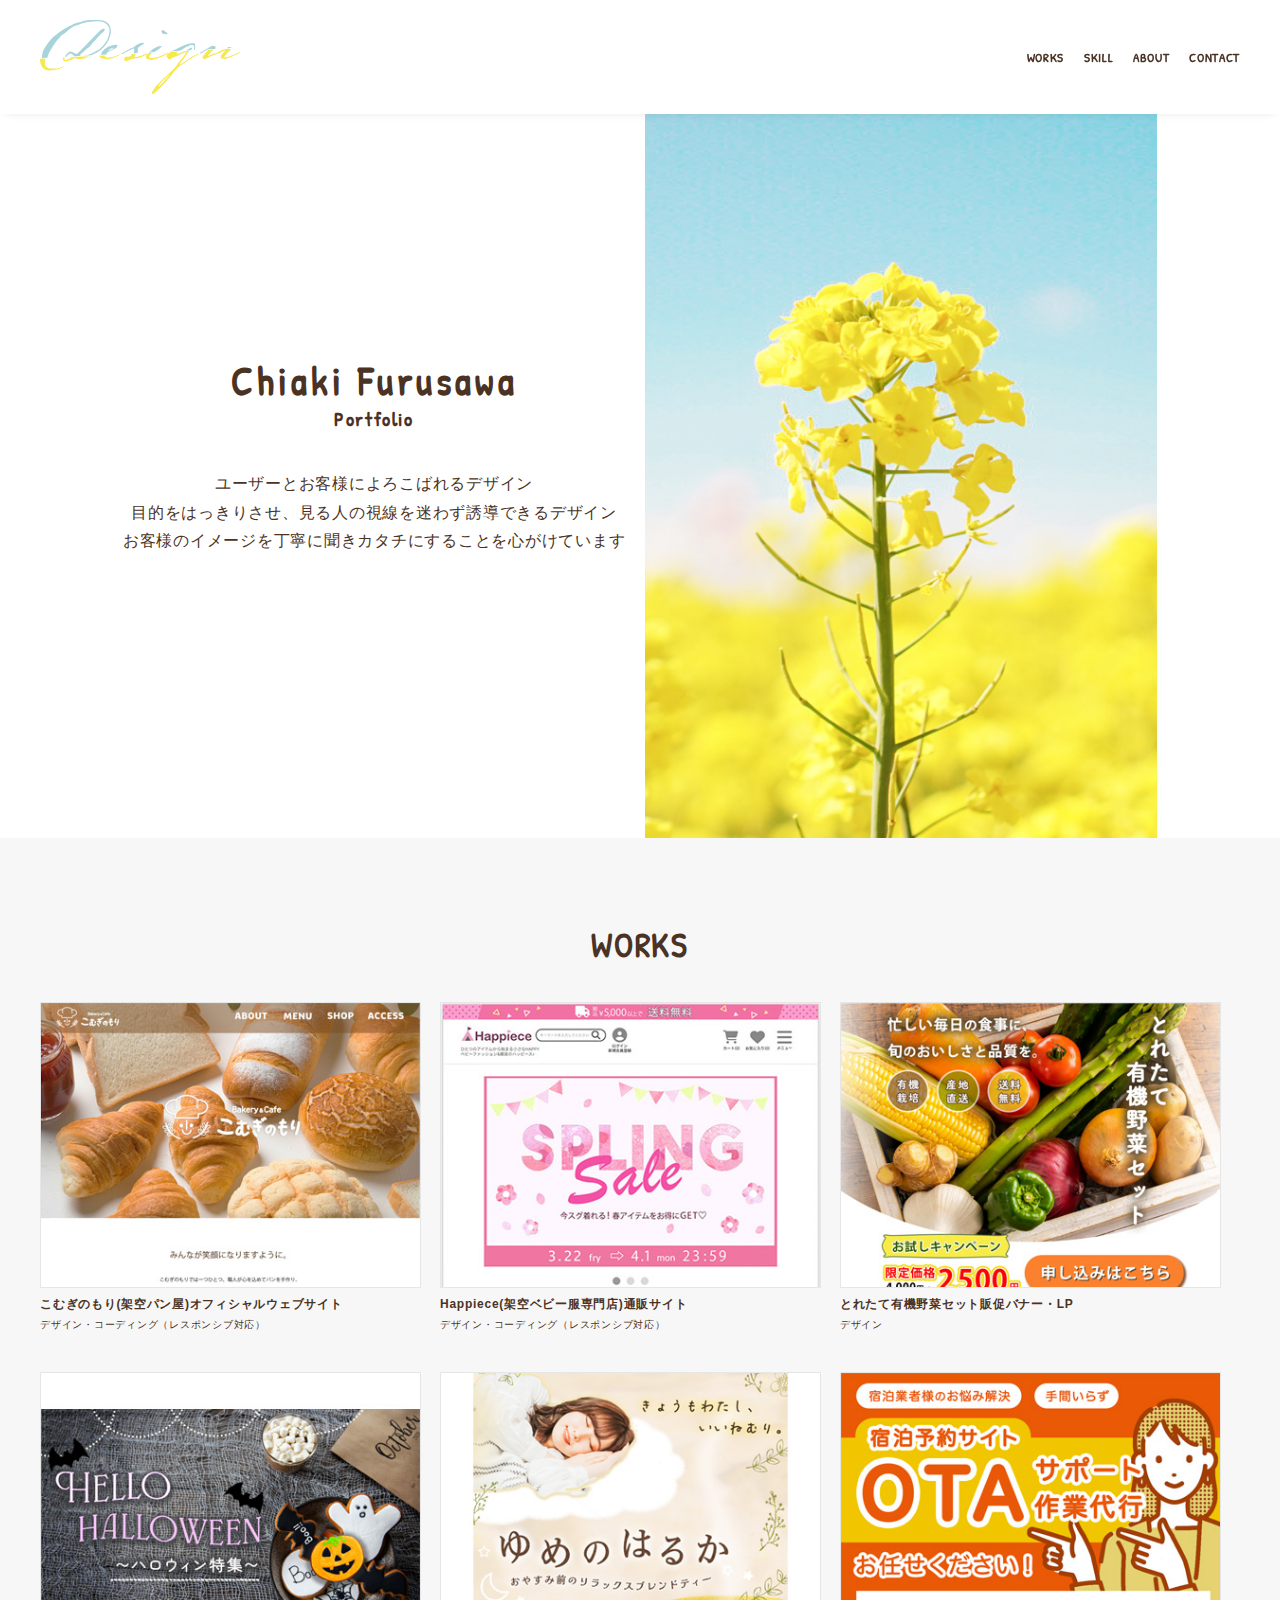
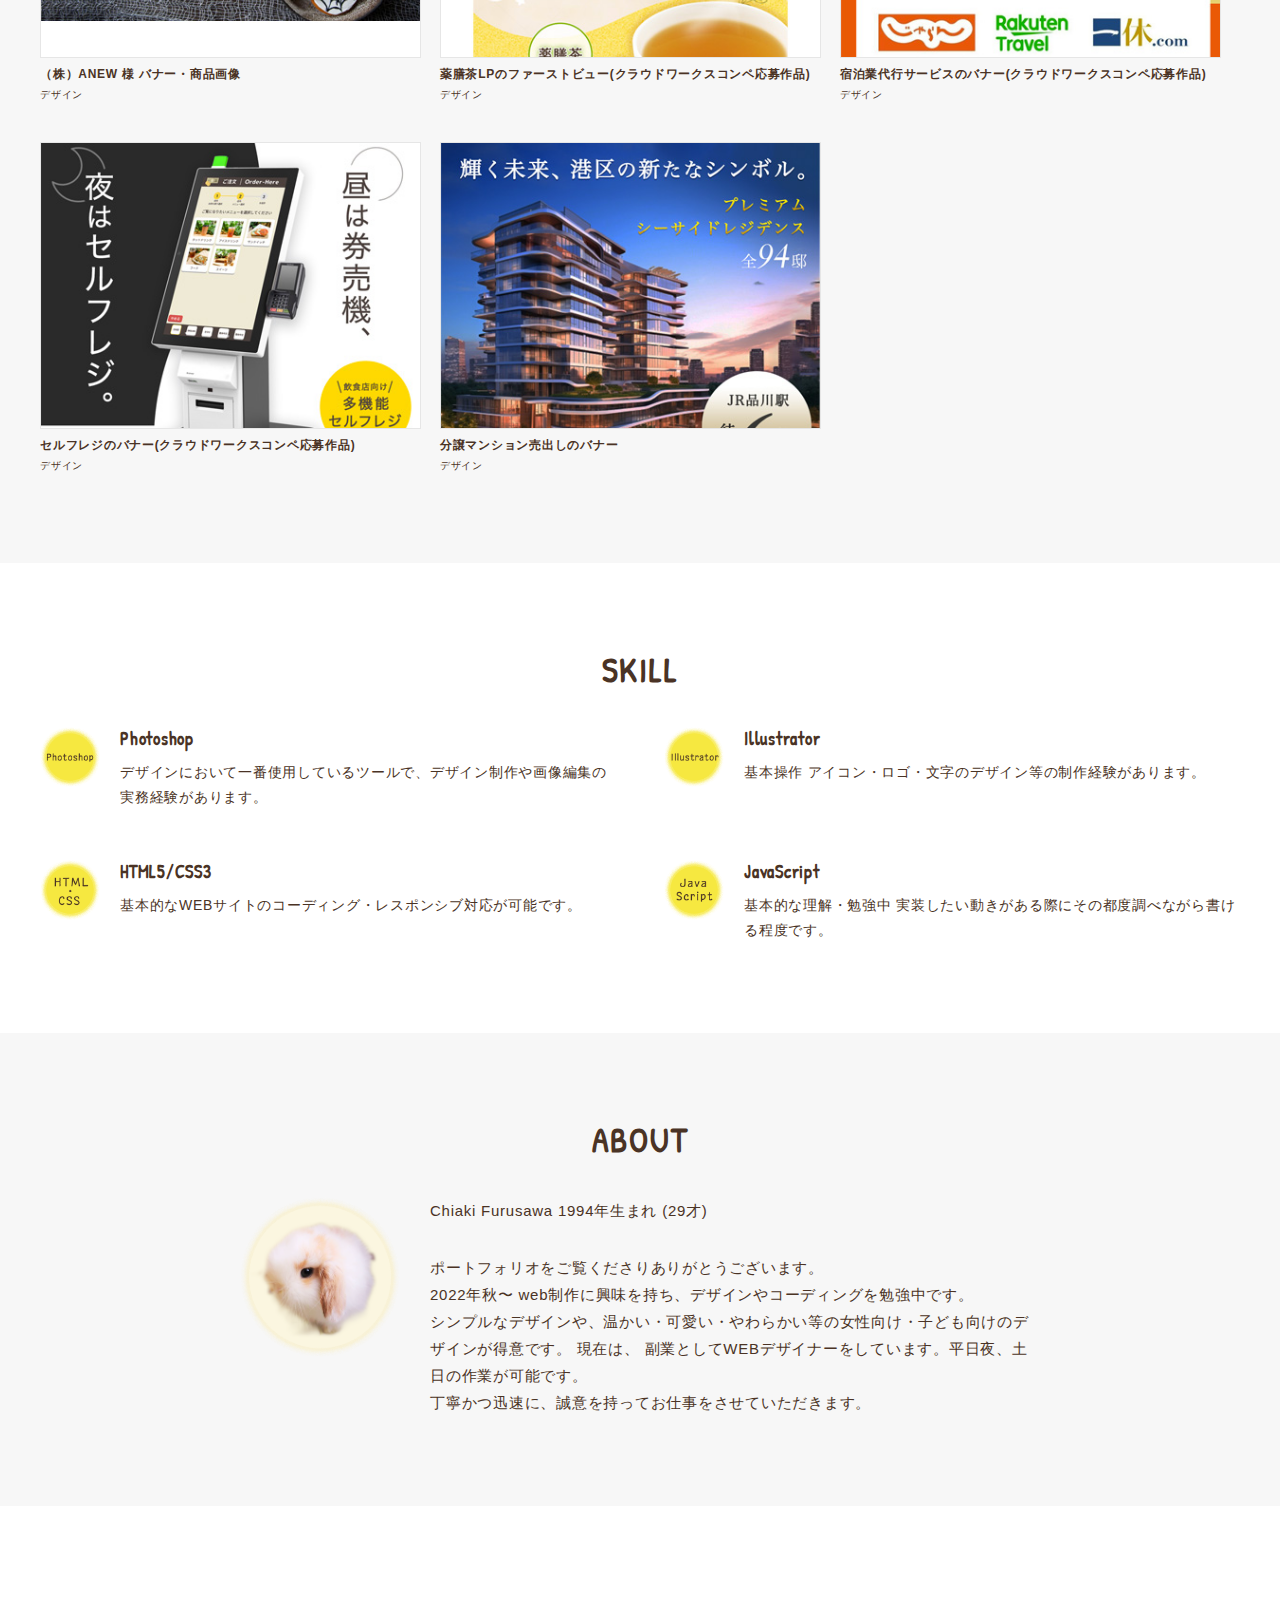
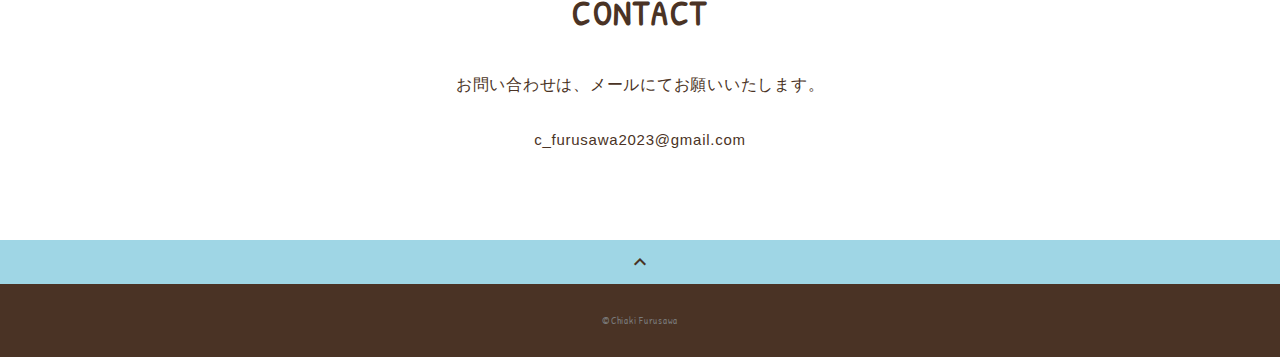
==== index.html @ 12604abd "renewal" ====
<!DOCTYPE html>
<html>
<head>
  <meta charset="utf-8">
  <meta name="viewport" content="width=device-width,initial-scale=1">
  <meta property="og:type" content="website">
  <meta property="og:title" content="WebデザイナーChiaki Furusawa ポートフォリオ">
  <meta property="og:url" content="URLが入る">
  <meta property="og:description" content="Chiaki Furusawaのポートフォリオサイトです。">
  <meta property="og:image" content="img/ogp.png">
  <meta name="description" content="Chiaki Furusawaのポートフォリオサイトです" />
  <title>Chiaki Furusawa Port Folio</title>
  <link rel="preconnect" href="https://fonts.gstatic.com">
  <link href="https://fonts.googleapis.com/css2?family=Montserrat:wght@400;700&display=swap" rel="stylesheet">
  <link href="https://fonts.googleapis.com/css?family=Material+Icons+Outlined" rel="stylesheet">
  <link href="css/ress.css" media="all" rel="stylesheet" type="text/css" />
  <link href="css/style.css" media="all" rel="stylesheet" type="text/css" />
  <link rel="shortcut icon" href="./img/icon.svg" />
  <link rel="canonical" href="URLが入る" />
  <link rel="preconnect" href="https://fonts.googleapis.com">
<link rel="preconnect" href="https://fonts.gstatic.com" crossorigin>
<link href="https://fonts.googleapis.com/css2?family=Caveat:wght@600&family=Indie+Flower&family=M+PLUS+Rounded+1c:wght@300&family=Montserrat:wght@700&family=Nanum+Pen+Script&family=Patrick+Hand&display=swap" rel="stylesheet">

</head>

<body>
  <div class="wrapper">

    <!-- header -->
    <header class="header ">
      <div class="container">
        <h1 class="header-logo">
          <a href="."><img src="./img/logo.svg" alt=""></a>
        </h1>
        <nav class="gnav">
          <ul class="gnav-list">
            <li class="gnav-item"><a href="#works">WORKS</a></li>
            <li class="gnav-item"><a href="#skill">SKILL</a></li>
            <li class="gnav-item"><a href="#about">ABOUT</a></li>
            <li class="gnav-item"><a href="#contact">CONTACT</a></li>
          </ul>
        </nav>
      </div>
    </header>
    <!-- /header -->

    <main class="content">

      <!-- split -->
      <div class="split">
        <div class="split-body">
          <p class="split-title">Chiaki Furusawa</p>
          <p class="split-subtitle">Portfolio</p>
          <p class="split-text">
            ユーザーとお客様によろこばれるデザイン<br>
            <br class="sp-only">目的をはっきりさせ、見る人の視線を迷わず誘導できるデザイン<br>
            お客様のイメージを丁寧に聞きカタチにすることを心がけています<br class="sp-only"><br>
          </p>
        </div>
        <div class="split-img"></div>
      </div>
      <!-- /split -->

      <!-- works -->
      <section class="works section" id="works">
        <div class="container">
          <h2 class="title">WORKS</h2>
          <div class="works-list">
            <a class="works-item" href="works-more-1.html">
              <div class="works-img"><img src="./img/work1.jpg" alt="" /></div>
              <p class="works-name">こむぎのもり(架空パン屋)オフィシャルウェブサイト</p>
              <p class="works-info">デザイン・コーディング（レスポンシブ対応）</p>
            </a>
            <a class="works-item" href="works-more-2.html">
              <div class="works-img"><img src="./img/work2.jpg" alt="" /></div>
              <p class="works-name">Happiece(架空ベビー服専門店)通販サイト</p>
              <p class="works-info">デザイン・コーディング（レスポンシブ対応）</p>
            </a>
            <a class="works-item" href="works-more-3.html">
              <div class="works-img"><img src="./img/work3.jpg" alt="" /></div>
              <p class="works-name">とれたて有機野菜セット販促バナー・LP</p>
              <p class="works-info">デザイン</p>
            </a>
            <a class="works-item" href="works-more-4.html">
              <div class="works-img"><img src="./img/work4.jpg" alt="" /></div>
              <p class="works-name">（株）ANEW 様 バナー・商品画像</p>
              <p class="works-info">デザイン</p>
            </a>
            <a class="works-item" href="works-more-5.html">
              <div class="works-img"><img src="./img/work5.jpg" alt="" /></div>
              <p class="works-name">薬膳茶LPのファーストビュー(クラウドワークスコンペ応募作品)</p>
              <p class="works-info">デザイン</p>
            </a>
            <a class="works-item" href="works-more-6.html">
              <div class="works-img"><img src="./img/work6.jpg" alt="" /></div>
              <p class="works-name">宿泊業代行サービスのバナー(クラウドワークスコンペ応募作品)</p>
              <p class="works-info">デザイン</p>
            </a>
            <a class="works-item" href="works-more-7.html">
              <div class="works-img"><img src="./img/work7.jpg" alt="" /></div>
              <p class="works-name">セルフレジのバナー(クラウドワークスコンペ応募作品)</p>
              <p class="works-info">デザイン</p>
            </a>
            <a class="works-item" href="works-more-8.html">
              <div class="works-img"><img src="./img/work8.jpg" alt="" /></div>
              <p class="works-name">分譲マンション売出しのバナー</p>
              <p class="works-info">デザイン</p>
            </a>
          </div>
        </div>
      </section>
      <!-- /works -->

      <!-- skill -->
      <section class="skill section" id="skill">
        <div class="container">
          <h2 class="title">SKILL</h2>
          <div class="skill-list">
            <div class="skill-item">
              <p class="skill-img"><img src="./img/Photoshop.png" alt=""></p>
              <div class="skill-body">
                <h3 class="skill-name">Photoshop</h3>
                <p class="skill-text">
                  デザインにおいて一番使用しているツールで、デザイン制作や画像編集の実務経験があります。</p>
              </div>
            </div>
            <div class="skill-item">
              <p class="skill-img"><img src="./img/Illustrator.png" alt=""></p>
              <div class="skill-body">
                <h3 class="skill-name">Illustrator</h3>
                <p class="skill-text">
                  基本操作  アイコン・ロゴ・文字のデザイン等の制作経験があります。</p>
              </div>
            </div>
            <div class="skill-item">
              <p class="skill-img"><img src="./img/HTML・CSS.png" alt=""></p>
              <div class="skill-body">
                <h3 class="skill-name">HTML5/CSS3</h3>
                <p class="skill-text">
                  基本的なWEBサイトのコーディング・レスポンシブ対応が可能です。</p>
              </div>
            </div>
            <div class="skill-item">
              <p class="skill-img"><img src="./img/JavaScript.png" alt=""></p>
              <div class="skill-body">
                <h3 class="skill-name">JavaScript</h3>
                <p class="skill-text">
                  基本的な理解・勉強中  実装したい動きがある際にその都度調べながら書ける程度です。</p>
              </div>
            </div>
            </div>
          </div>
      </section>
      <!-- /skill -->

      <!-- about -->
      <section class="about section" id="about">
        <div class="container">
          <h2 class="title">ABOUT</h2>
          <div class="profile">
            <p class="profile-img">
              <img src="./img/profile.png" alt="">
            </p>
            <div class="profile-body">
              <p>
              Chiaki Furusawa 1994年生まれ (29才)
              </p>
              <p>
                ポートフォリオをご覧くださりありがとうございます。<br> 
                2022年秋〜 web制作に興味を持ち、デザインやコーディングを勉強中です。<br>
                シンプルなデザインや、温かい・可愛い・やわらかい等の女性向け・子ども向けのデザインが得意です。
                現在は、 副業としてWEBデザイナーをしています。平日夜、土日の作業が可能です。<br>
                丁寧かつ迅速に、誠意を持ってお仕事をさせていただきます。
              </p>
            </div>
          </div>
        </div>
      </section>
      <!-- /about -->

      <!-- contact -->
      <section class="contact section" id="contact">
        <div class="container">
          <h2 class="title">CONTACT</h2>
          <p class="lead">
            お問い合わせは、<br class="sp-only">メールにてお願いいたします。
          </p>
          <div class="contact-list">
            <!-- <a class="contact-item" href="https://twitter.com/" target="_blank" rel="noopener">Twitter</a>
            <a class="contact-item" href="https://www.instagram.com/" target="_blank" rel="noopener">Instagram</a> -->
            <span class="contact-item">c_furusawa2023@gmail.com</span>
          </div>
        </div>
      </section>
      <!-- /contact -->
      <div class="page-top" id="js-page-top">
        <span class="material-icons-outlined">expand_less</span>
      </div>
    </main>

    <!-- footer -->
    <footer class="footer">
      <div class="copyright">&copy;Chiaki Furusawa</div>
    </footer>
    <!-- /footer -->

  </div>
  <script src="https://ajax.googleapis.com/ajax/libs/jquery/3.6.0/jquery.min.js"></script>
  <script type="text/javascript" src="js/script.js"></script>
</body>
</html>
---- css/ress.css ----
/*!
 * ress.css • v3.0.1
 * MIT License
 * github.com/filipelinhares/ress
 */

/* # =================================================================
   # Global selectors
   # ================================================================= */

html {
  box-sizing: border-box;
  word-break: normal;
  -moz-tab-size: 4;
  tab-size: 4;

  -webkit-text-size-adjust: 100%; /* Prevent adjustments of font size after orientation changes in iOS */
}

*,
::before,
::after {
  box-sizing: inherit;
  background-repeat: no-repeat; /* Set `background-repeat: no-repeat` to all elements and pseudo elements */
}

::before,
::after {
  vertical-align: inherit;
  text-decoration: inherit; /* Inherit text-decoration and vertical align to ::before and ::after pseudo elements */
}

* {
  margin: 0;
  padding: 0; /* Reset `padding` and `margin` of all elements */
}

/* # =================================================================
   # General elements
   # ================================================================= */

hr {
  overflow: visible; /* Show the overflow in Edge and IE */
  height: 0; /* Add the correct box sizing in Firefox */
}

details,
main {
  display: block; /* Render the `main` element consistently in IE. */
}

summary {
  display: list-item; /* Add the correct display in all browsers */
}

small {
  font-size: 80%; /* Set font-size to 80% in `small` elements */
}

[hidden] {
  display: none; /* Add the correct display in IE */
}

abbr[title] {
  /* Add the correct text decoration in Chrome, Edge, IE, Opera, and Safari */
  text-decoration: underline;
  text-decoration: underline dotted;
  border-bottom: none; /* Remove the bottom border in Chrome 57 */
}

a {
  background-color: transparent; /* Remove the gray background on active links in IE 10 */
}

a:active,
a:hover {
  outline-width: 0; /* Remove the outline when hovering in all browsers */
}

code,
kbd,
pre,
samp {
  font-family: monospace, monospace; /* Specify the font family of code elements */
}

pre {
  font-size: 1em; /* Correct the odd `em` font sizing in all browsers */
}

b,
strong {
  font-weight: bolder; /* Add the correct font weight in Chrome, Edge, and Safari */
}

/* https://gist.github.com/unruthless/413930 */
sub,
sup {
  position: relative;
  font-size: 75%;
  line-height: 0;
  vertical-align: baseline;
}

sub {
  bottom: -.25em;
}

sup {
  top: -.5em;
}

/* # =================================================================
   # Forms
   # ================================================================= */

input {
  border-radius: 0;
}

/* Replace pointer cursor in disabled elements */
[disabled] {
  cursor: default;
}

[type="number"]::-webkit-container-spin-button,
[type="number"]::-webkit-outer-spin-button {
  height: auto; /* Correct the cursor style of increment and decrement buttons in Chrome */
}

[type="search"] {
  outline-offset: -2px; /* Correct the outline style in Safari */

  -webkit-appearance: textfield; /* Correct the odd appearance in Chrome and Safari */
}

[type="search"]::-webkit-search-decoration {
  -webkit-appearance: none; /* Remove the container padding in Chrome and Safari on macOS */
}

textarea {
  overflow: auto; /* Internet Explorer 11+ */
  resize: vertical; /* Specify textarea resizability */
}

button,
input,
optgroup,
select,
textarea {
  font: inherit; /* Specify font inheritance of form elements */
}

optgroup {
  font-weight: bold; /* Restore the font weight unset by the previous rule */
}

button {
  overflow: visible; /* Address `overflow` set to `hidden` in IE 8/9/10/11 */
}

button,
select {
  text-transform: none; /* Firefox 40+, Internet Explorer 11- */
}

/* Apply cursor pointer to button elements */
button,
[type="button"],
[type="reset"],
[type="submit"],
[role="button"] {
  cursor: pointer;
  color: inherit;
}

/* Remove container padding and border in Firefox 4+ */
button::-moz-focus-container,
[type="button"]::-moz-focus-container,
[type="reset"]::-moz-focus-container,
[type="submit"]::-moz-focus-container {
  padding: 0;
  border-style: none;
}

/* Replace focus style removed in the border reset above */
button:-moz-focusring,
[type="button"]::-moz-focus-container,
[type="reset"]::-moz-focus-container,
[type="submit"]::-moz-focus-container {
  outline: 1px dotted ButtonText;
}

button,
html [type="button"],
/* Prevent a WebKit bug where (2) destroys native `audio` and `video`controls in Android 4 */
[type="reset"],
[type="submit"] {
  -webkit-appearance: button; /* Correct the inability to style clickable types in iOS */
}

/* Remove the default button styling in all browsers */
button,
input,
select,
textarea {
  border-style: none;
  background-color: transparent;
}

/* Style select like a standard input */
select {
  -webkit-appearance: none; /* Chrome 41+ */
  -moz-appearance: none; /* Firefox 36+ */
}

select::-ms-expand {
  display: none; /* Internet Explorer 11+ */
}

select::-ms-value {
  color: currentColor; /* Internet Explorer 11+ */
}

legend {
  display: table; /* Correct the text wrapping in Edge and IE */
  max-width: 100%; /* Correct the text wrapping in Edge and IE */
  max-width: 100%; /* Correct the text wrapping in Edge 18- and IE */
  white-space: normal; /* Correct the text wrapping in Edge and IE */
  color: inherit; /* Correct the color inheritance from `fieldset` elements in IE */
  border: 0; /* Correct `color` not being inherited in IE 8/9/10/11 */
}

::-webkit-file-upload-button {
  font: inherit; /* Change font properties to `inherit` in Chrome and Safari */
  color: inherit;
  /* Correct the inability to style clickable types in iOS and Safari */

  -webkit-appearance: button;
}

/* # =================================================================
   # Specify media element style
   # ================================================================= */

img {
  border-style: none; /* Remove border when inside `a` element in IE 8/9/10 */
}

/* Add the correct vertical alignment in Chrome, Firefox, and Opera */
progress {
  vertical-align: baseline;
}

/* # =================================================================
   # Accessibility
   # ================================================================= */

/* Hide content from screens but not screenreaders */
@media screen {
  [hidden~="screen"] {
    display: inherit;
  }
  [hidden~="screen"]:not(:active):not(:focus):not(:target) {
    position: absolute !important;
    clip: rect(0 0 0 0) !important;
  }
}

/* Specify the progress cursor of updating elements */
[aria-busy="true"] {
  cursor: progress;
}

/* Specify the pointer cursor of trigger elements */
[aria-controls] {
  cursor: pointer;
}

/* Specify the unstyled cursor of disabled, not-editable, or otherwise inoperable elements */
[aria-disabled] {
  cursor: default;
}
---- css/style.css ----
body {
    font-family: 'Caveat', cursive;
    font-family: 'Indie Flower', cursive;
    font-family: 'M PLUS Rounded 1c', sans-serif;
    font-family: 'Montserrat', sans-serif;
    font-family: 'Nanum Pen Script', cursive;
    font-family: 'Patrick Hand', cursive;
  font-size: 15px;
  letter-spacing: .05em;
  color: #4a3325;
}

a {
  transition: opacity .3s;
  text-decoration: none;
  color: #1ca9e3;
}

img {
  max-width: 100%;
  height: auto;
  vertical-align: bottom;
  border-style: none;
}



.pc-only {
  display: block;
}

.sp-only {
  display: none;
}

/*--------------------------------
 レイアウト
---------------------------------*/
.wrapper {
  padding-top: 73px;
}

.section {
  padding: 90px 0;
}

.section:nth-of-type(odd) {
  background-color: #f7f7f7;
}

.container {
  max-width: 1340px;
  margin: 0 auto;
  padding: 0 40px;
}

/*--------------------------------
 見出し
---------------------------------*/
.title {
  font-size: 34px;
  font-weight: bold;
  line-height: 1;
  margin-bottom: 40px;
  text-align: center;
  letter-spacing: .05em;
  color: #4a3325;
}

.lead {
  font-size: 16px;
  line-height: 1.8;
  margin-bottom: 30px;
}

/*--------------------------------
ヘッダー
---------------------------------*/
.header {
  position: fixed;
  top: 0;
  z-index: 1;
  width: 100%;
  background-color: #fff;
  box-shadow: 0 5px 10px -6px rgba(0,0,0,.1);
}

.header .container {
  display: flex;
  align-items: center;
  justify-content: space-between;
  padding: 20px 40px;
}

.header-logo {
  width: 200px;
}

.header-logo a {
  color: #333;
}

.gnav-list {
  display: flex;
  justify-content: space-between;
  list-style: none;
}

.gnav-item:not(:last-child) {
  margin-right: 20px;
}

.gnav-item a {
  position: relative;
  font-size: 13px;
  font-weight: bold;
  display: inline-block;
  padding: 5px 0;
  transition: .3s;
  letter-spacing: .05em;
  color: #4a3325;
}
.gnav-item a:after {
  position: absolute;
  bottom: 0;
  left: 50%;
  width: 0;
  height: 3px;
  content: "";
  transition: .3s;
  -webkit-transform: translateX(-50%);
  transform: translateX(-50%);
  background-color: #4a3325;
}

.gnav-item a:hover:after {
  width: 100%;
}

/*--------------------------------
 メインビジュアル
---------------------------------*/
.split {
  display: flex;
  align-items: center;
  justify-content: center;
  height: 85vh;
  text-align: center;
}

.split-img {
  width: 40%;
  height: 100%;
  background-image: url(../img/top-image-pc.png);
  background-repeat: no-repeat;
  background-position: center center;
  background-size: cover;
  margin-left: 20px;
}

.split-container {
  padding: 0 40px;
}

.split-title {
  font-size: 40px;
  font-weight: bold;
  line-height: 1.2;
  margin-bottom: 5px;
  letter-spacing: .1em;
}
.split-subtitle {
  font-size: 20px;
  font-weight: bold;
  line-height: 1;
  margin-bottom: 40px;
  letter-spacing: .08em;
}

.split-text {
  font-size: 16px;
  line-height: 1.8;
}

/*--------------------------------
 Works
---------------------------------*/
.works-list {
  display: flex;
  flex-wrap: wrap;
  margin-bottom: -40px;
  font-family: sans-serif;
}

.works-item {
  width: 31.74603%;
  margin-right: 1.58730%;
  margin-bottom: 40px;
  color: #4a3325;
}

.works-item:hover {
  opacity: .9;
}

.works-item:nth-of-type(3n) {
  margin-right: 0;
}

.works-img img {
  border: 1px solid #e6e6e6;
}

.works-name {
  font-size: 12px;
  font-weight: bold;
  margin-top: 8px;
}

.works-info {
  font-size: 10px;
  margin-top: 5px;
}

/*--------------------------------
 Skill
---------------------------------*/
.skill-list {
  display: flex;
  flex-wrap: wrap;
  justify-content: space-between;
  margin-bottom: -50px;
}

.skill-item {
  display: flex;
  align-items: flex-start;
  justify-content: space-between;
  width: 48%;
  margin-bottom: 50px;
}

.skill-img {
  width: 60px;
  height: auto;
  margin-right: 20px;
}

.skill-body {
  flex: 1;
}

.skill-name {
  margin-bottom: 10px;
}

.skill-text {
  font-size: 14px;
  line-height: 1.8;
  font-family: sans-serif,"游ゴシック","小塚ゴシック";
}

/*--------------------------------
 About
---------------------------------*/
.profile {
  display: flex;
  flex-wrap: wrap;
  max-width: 800px;
  margin: 0 auto;
  font-family: sans-serif,"游ゴシック","小塚ゴシック";
}
.profile-img {
  width: 20%;
  margin-right: 30px;
  border-radius: 50%;
}
.profile-img img {
  border-radius: 50%;
}
.profile-body {
  flex: 1;
}

.profile-body p {
  font-size: 15px;
  line-height: 1.8;
}

.profile-body p:not(:last-child) {
  margin-bottom: 30px;
}

/*--------------------------------
 Contact
---------------------------------*/
.contact {
  text-align: center;
}

.contact-item:not(:last-child) {
  margin-right: 10px;
}

.contact-text {
  margin-top: 10px;
}
/*--------------------------------
 ページトップ
---------------------------------*/
.page-top {
  font-weight: bold;
  padding: 10px;
  cursor: pointer;
  text-align: center;
  background-color: #9fd6e5;
}

.page-top .material-icons-outlined {
  vertical-align: bottom;
  color: #4a3325;
}

/*--------------------------------
 フッター
---------------------------------*/
.footer {
  padding: 30px;
  background-color: #4a3325;
}

.contact-item{
  font-family: sans-serif,"游ゴシック","小塚ゴシック";
}

.copyright {
  font-size: 10px;
  text-align: center;
  color: #797979;
}

/*--------------------------------
 下層：Worksページ
---------------------------------*/
.article {
  padding: 80px 0;
  font-family: sans-serif,"游ゴシック","小塚ゴシック";
}

.article-container {
  max-width: 1040px;
  margin: 0 auto;
  padding: 0 20px;
}

.article-title {
  margin-bottom: 30px;
  text-align: center;
}

.article-body {
  max-width: 720px;
  margin: 0 auto;
  margin-bottom: 80px;
}

.article-body h3 {
  position: relative;
  font-size: 18px;
  margin-bottom: 5px;
  padding-left: 1em;
}

.article-body h3:not(:first-child) {
  margin-top: 50px;
}

.article-body h3::before {
  position: absolute;
  top: 0;
  left: 0;
  width: 4px;
  height: 100%;
  content: "";
  border-radius: 3px;
  background-color: #4a3325;
}

.article-body p {
  font-size: 15px;
  line-height: 1.8;
  margin-bottom: 30px;
}

.home-link {
  text-align: center;
}

/*media Queries 767
----------------------------------------------------*/
@media screen and (max-width: 767px) {
  body {
    font-size: 14px;
  }

  .pc-only {
    display: none;
  }

  .sp-only {
    display: block;
  }

  /* 見出し */
  .title {
    font-size: 26px;
    margin-bottom: 20px;
  }

  .lead {
    font-size: 14px;
    line-height: 1.7;
    margin-bottom: 20px;
  }

  /* レイアウト */
  .wrapper {
    padding-top: 57px;
  }

  .section {
    padding: 60px 0;
  }

  .container {
    padding: 0 20px;
  }

  /* ヘッダー */
  .header .container {
    padding: 15px;
  }

  .header-logo {
    width: 100px;
  }

  .gnav-item:not(:last-child) {
    margin-right: 10px;
  }

  .gnav-item a {
    font-size: 10px;
  }

  .gnav-item a:after {
    display: none;
  }

  /*  メインビジュアル */
  .split {
    height: 75vh;
    flex-direction: column-reverse;
  }

  .split-img {
    width: 100%;
    height: 67vh;
    margin-bottom: 20px;
    background-image: url(../img/top-image-mb.png);
  }

  .split-container {
    padding: 0 20px;
  }

  .split-title {
    font-size: 30px;
  }
  .split-subtitle {
    font-size: 16px;
    margin-bottom: 20px;
  }

  .split-text {
    font-size: 14px;
    line-height: 1.7;
  }

  /* Works */
  .works-name {
    font-size: 12px;
  }

  .works-info {
    margin-top: 3px;
  }

  .works-list {
    justify-content: space-between;
  }

  .works-item {
    flex: 0 0 48%;
    margin-right: 0;
    margin-bottom: 30px;
  }

  /* Skill */
  .skill-list {
    display: block;
    margin-bottom: 0;
  }

  .skill-item {
    width: 100%;
    margin-bottom: 35px;
  }

  .skill-item:last-child {
    margin-bottom: 0;
  }

  .skill-name {
    margin-bottom: 5px;
  }

  .skill-text {
    font-size: 13px;
    line-height: 1.7;
  }

  /* About */
  .profile {
    display: block;
  }
  .profile-img {
    width: 150px;
    margin: 0 auto;
    margin-bottom: 25px;
  }

  .profile-body p {
    font-size: 14px;
    line-height: 1.7;
  }

  .profile-body p:not(:last-child) {
    margin-bottom: 20px;
  }

  /* フッター */
  .footer {
    padding: 20px;
  }

  /* 下層ページ */
  .article {
    padding: 50px 0;
  }

  .article-body h3 {
    font-size: 16px;
    padding-left: .8em;
  }

  .article-body h3:not(:first-child) {
    margin-top: 30px;
  }

  .article-body p {
    font-size: 14px;
    line-height: 1.7;
    margin-bottom: 20px;
  }
}
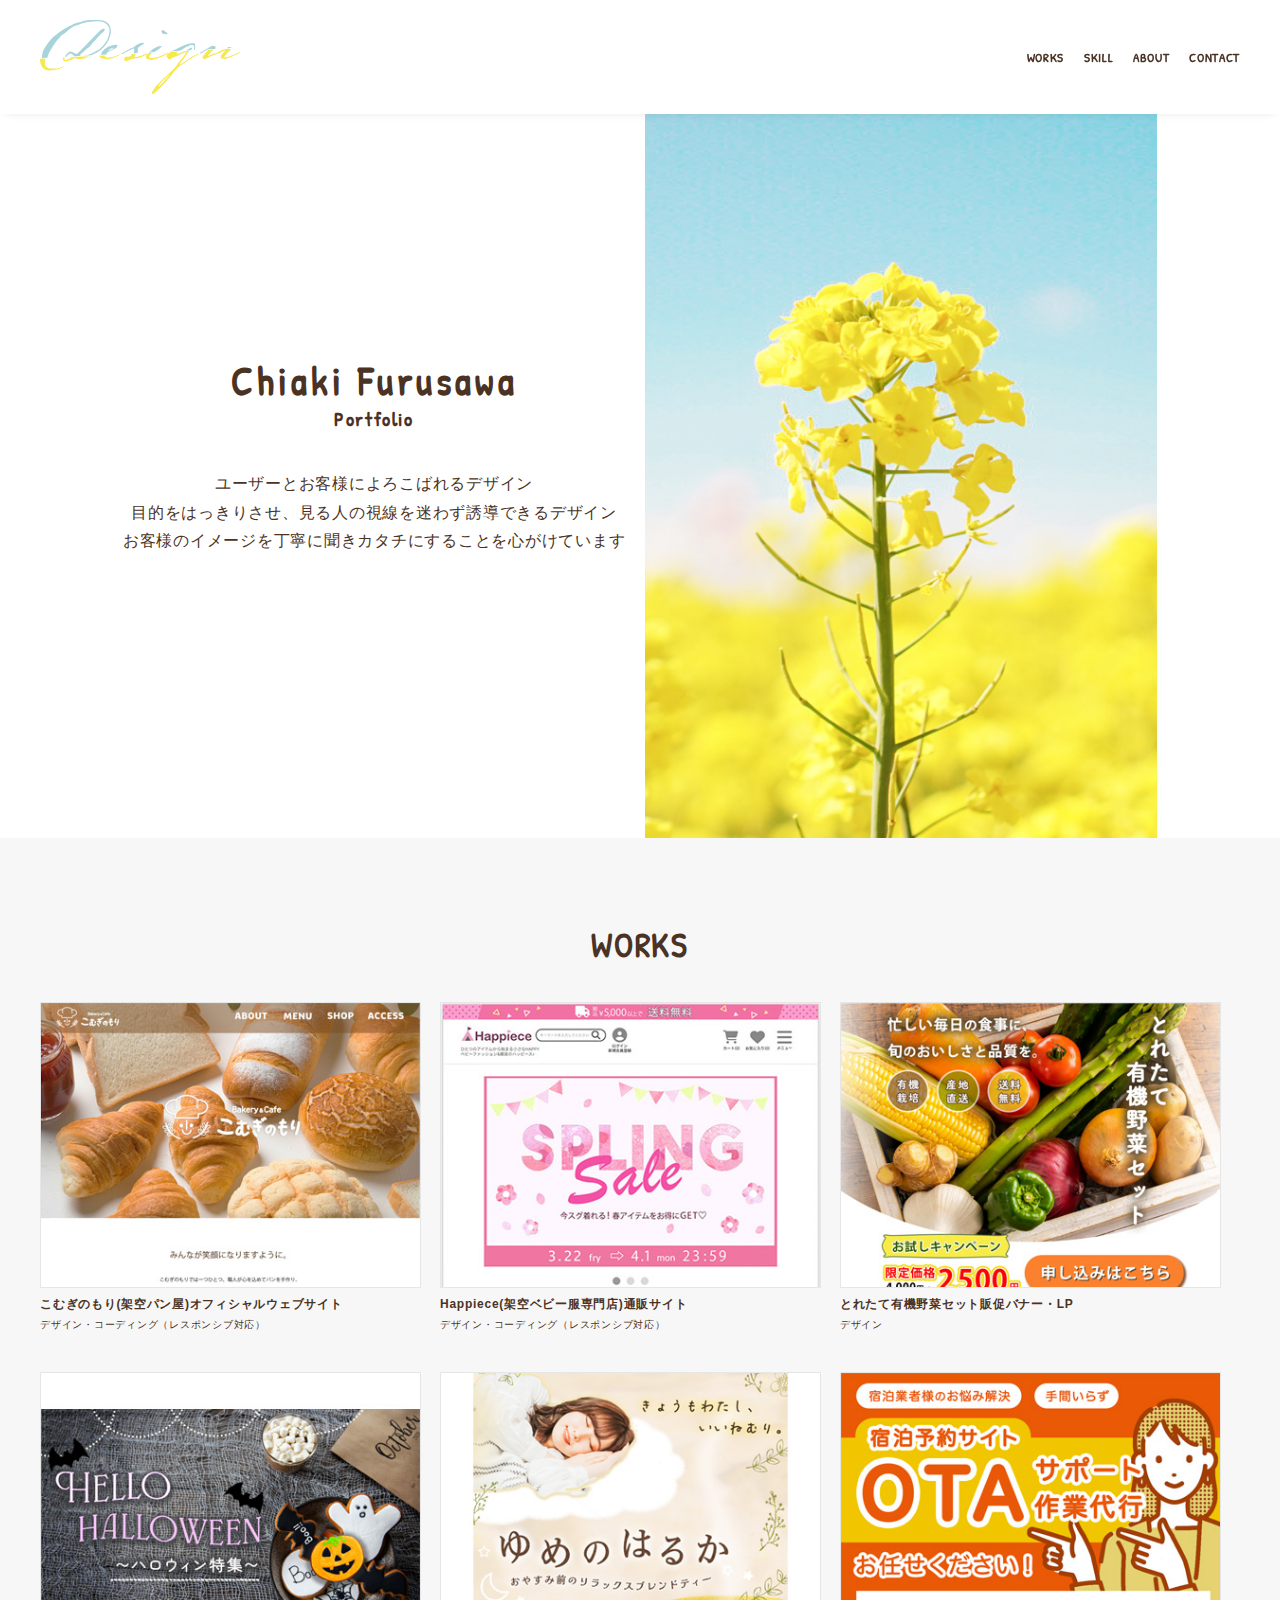
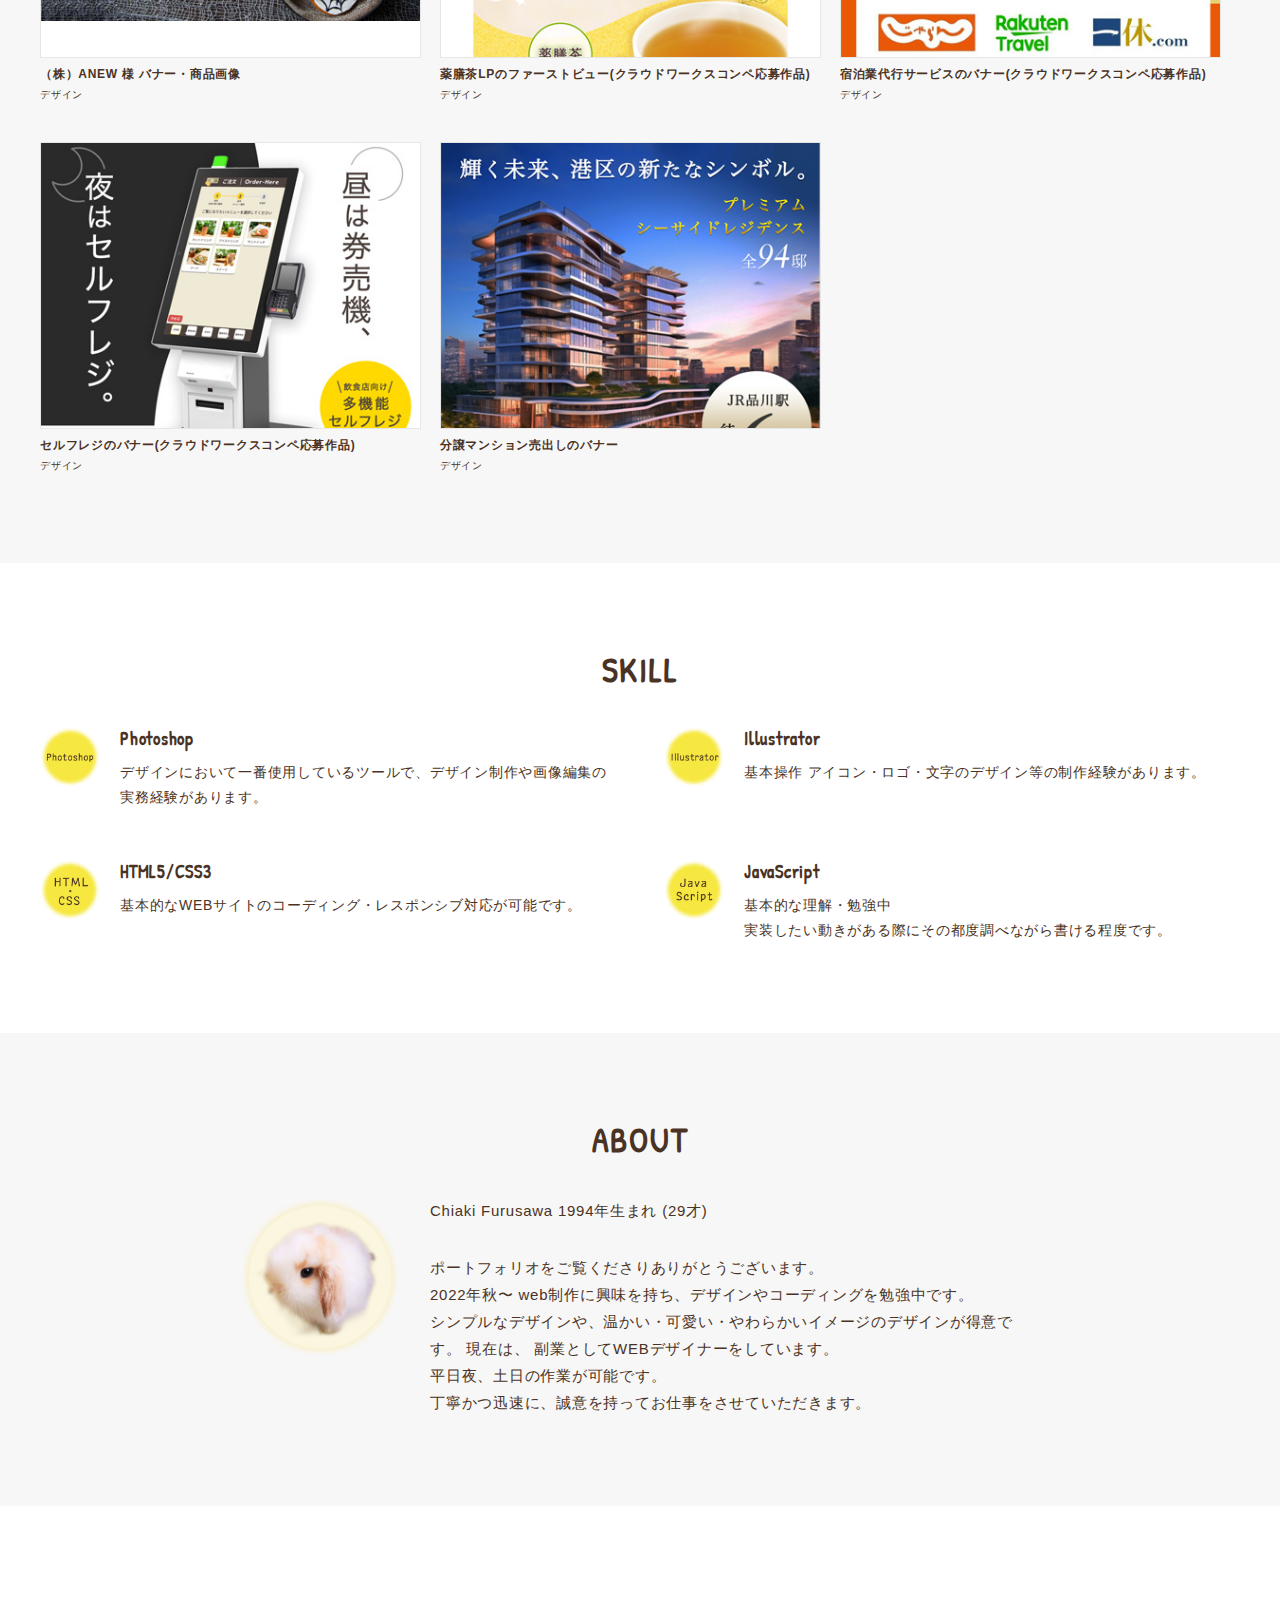
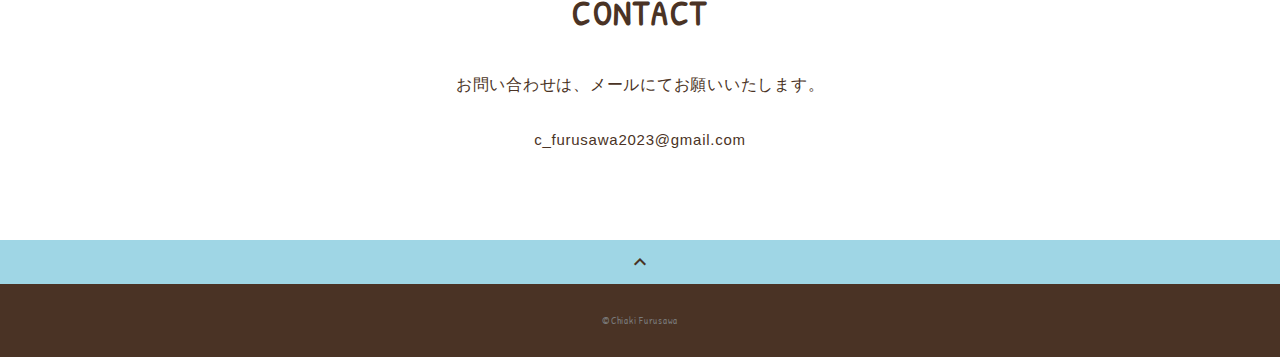
==== commit b7a7d540: "update" ====
--- a/index.html
+++ b/index.html
@@ -145,7 +145,7 @@
               <div class="skill-body">
                 <h3 class="skill-name">JavaScript</h3>
                 <p class="skill-text">
-                  基本的な理解・勉強中  実装したい動きがある際にその都度調べながら書ける程度です。</p>
+                  基本的な理解・勉強中<br>実装したい動きがある際にその都度調べながら書ける程度です。</p>
               </div>
             </div>
             </div>
@@ -168,8 +168,8 @@
               <p>
                 ポートフォリオをご覧くださりありがとうございます。<br> 
                 2022年秋〜 web制作に興味を持ち、デザインやコーディングを勉強中です。<br>
-                シンプルなデザインや、温かい・可愛い・やわらかい等の女性向け・子ども向けのデザインが得意です。
-                現在は、 副業としてWEBデザイナーをしています。平日夜、土日の作業が可能です。<br>
+                シンプルなデザインや、温かい・可愛い・やわらかいイメージのデザインが得意です。
+                現在は、 副業としてWEBデザイナーをしています。<br>平日夜、土日の作業が可能です。<br>
                 丁寧かつ迅速に、誠意を持ってお仕事をさせていただきます。
               </p>
             </div>
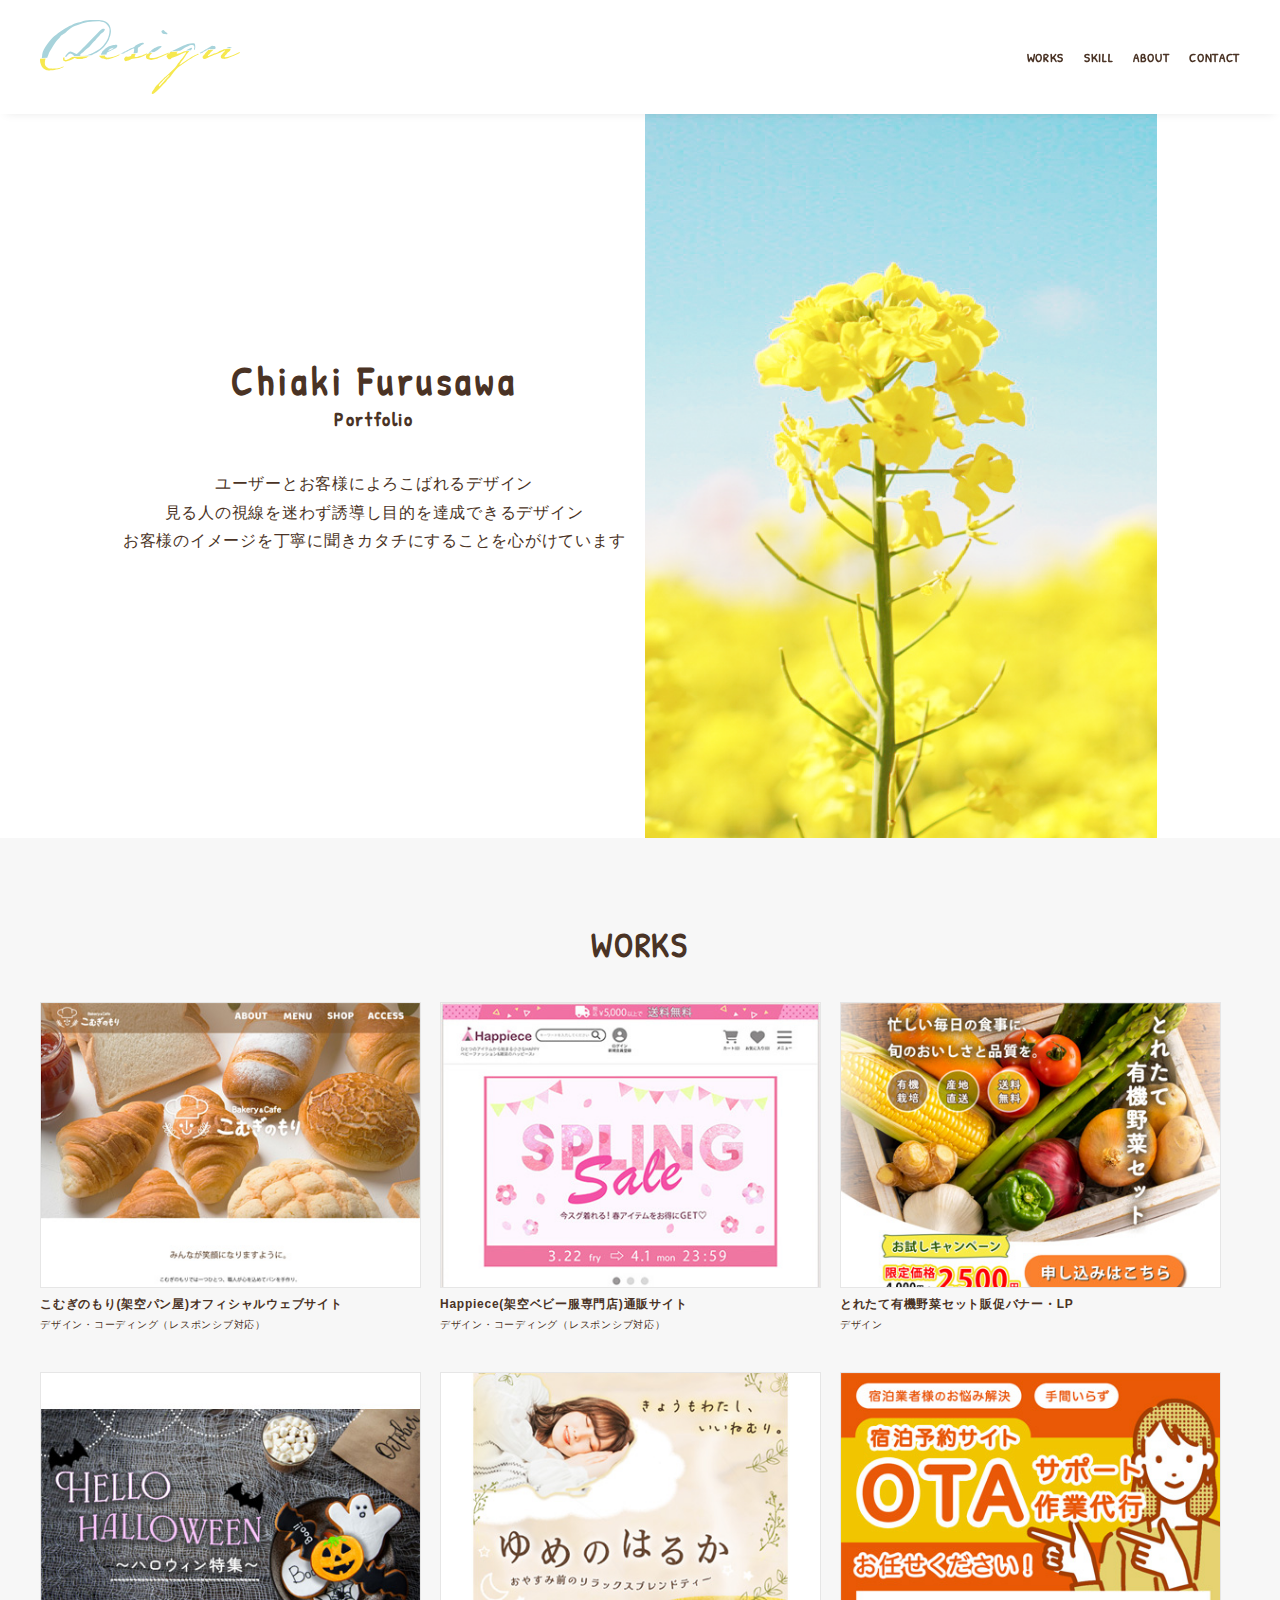
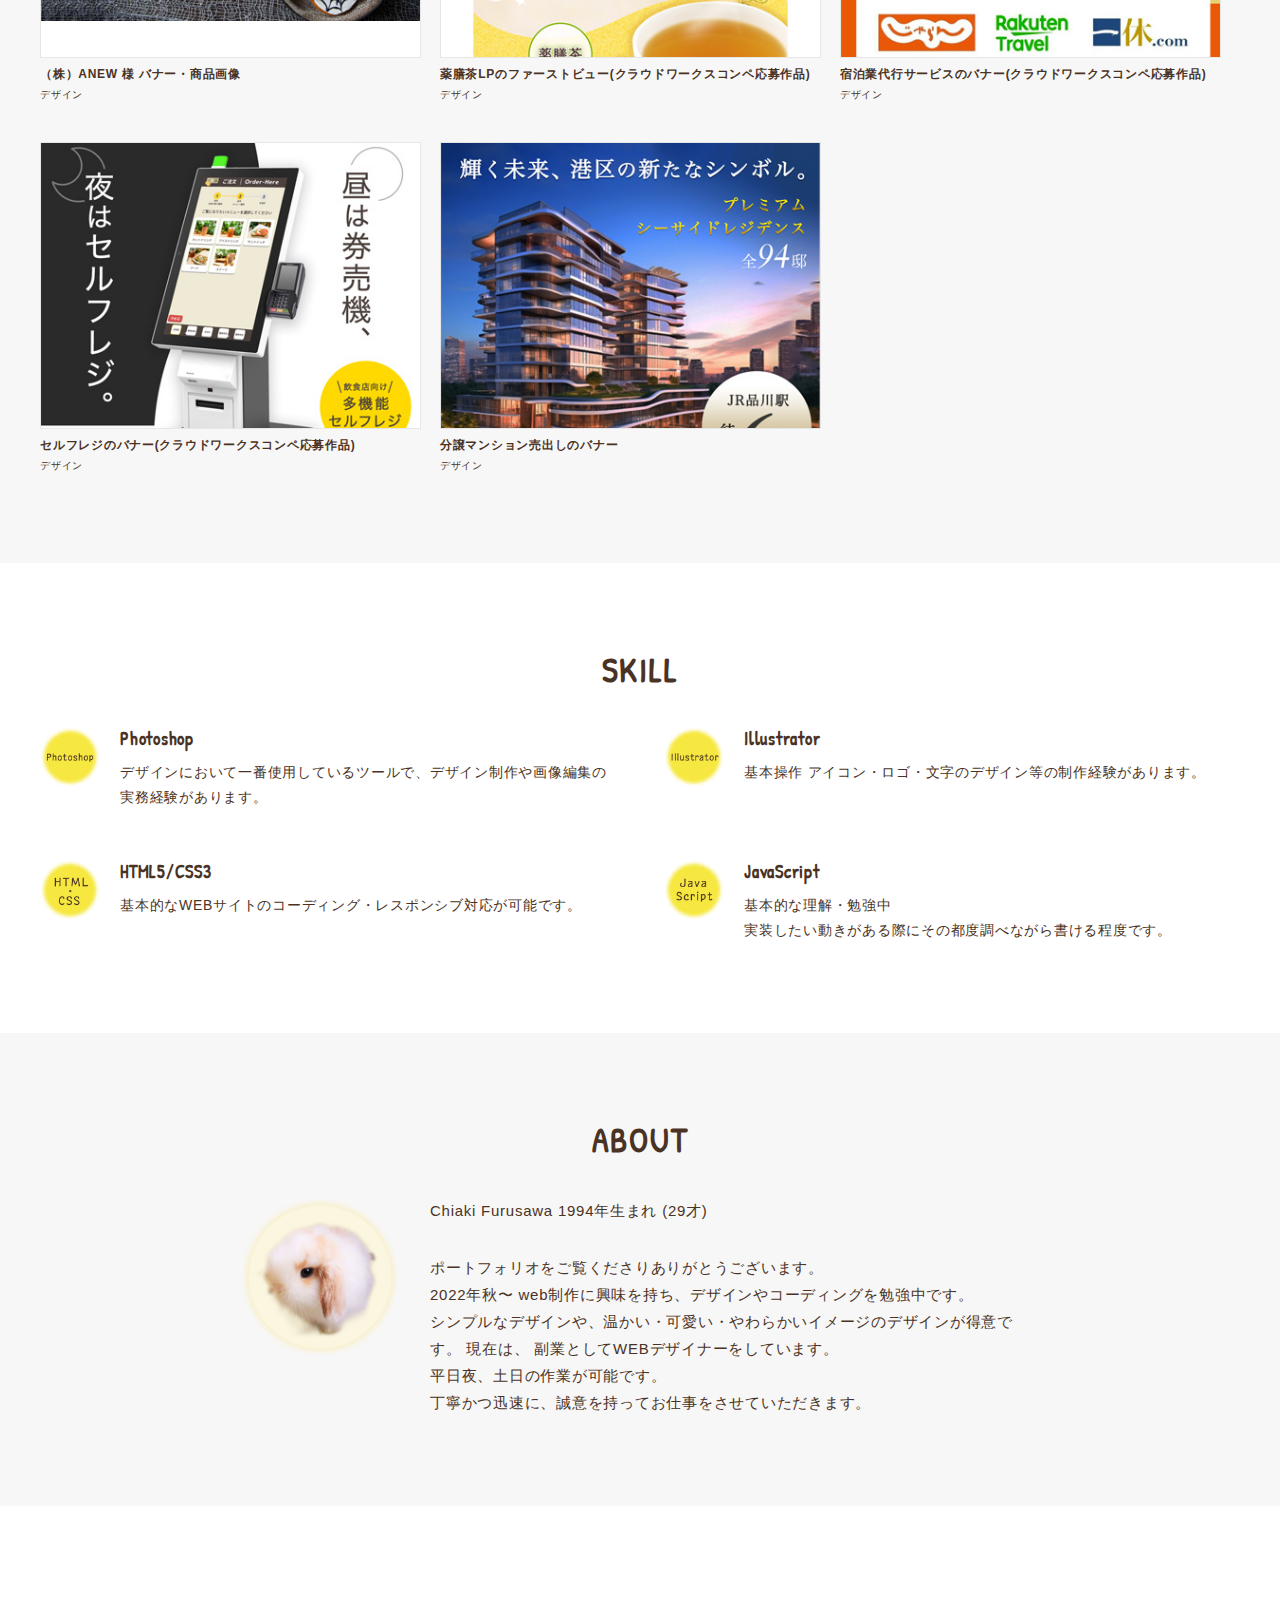
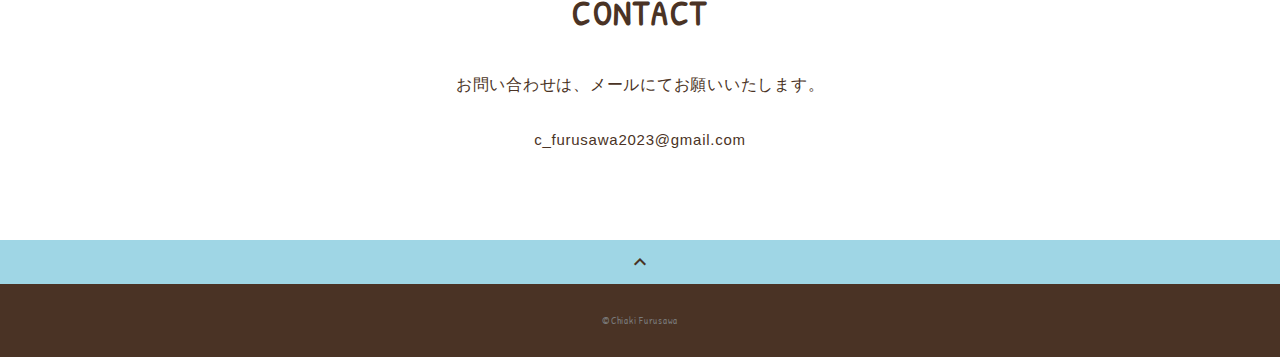
==== commit b44ca39b: "update index.html" ====
--- a/index.html
+++ b/index.html
@@ -53,7 +53,7 @@
           <p class="split-subtitle">Portfolio</p>
           <p class="split-text">
             ユーザーとお客様によろこばれるデザイン<br>
-            <br class="sp-only">目的をはっきりさせ、見る人の視線を迷わず誘導できるデザイン<br>
+            <br class="sp-only">見る人の視線を迷わず誘導し目的を達成できるデザイン<br>
             お客様のイメージを丁寧に聞きカタチにすることを心がけています<br class="sp-only"><br>
           </p>
         </div>
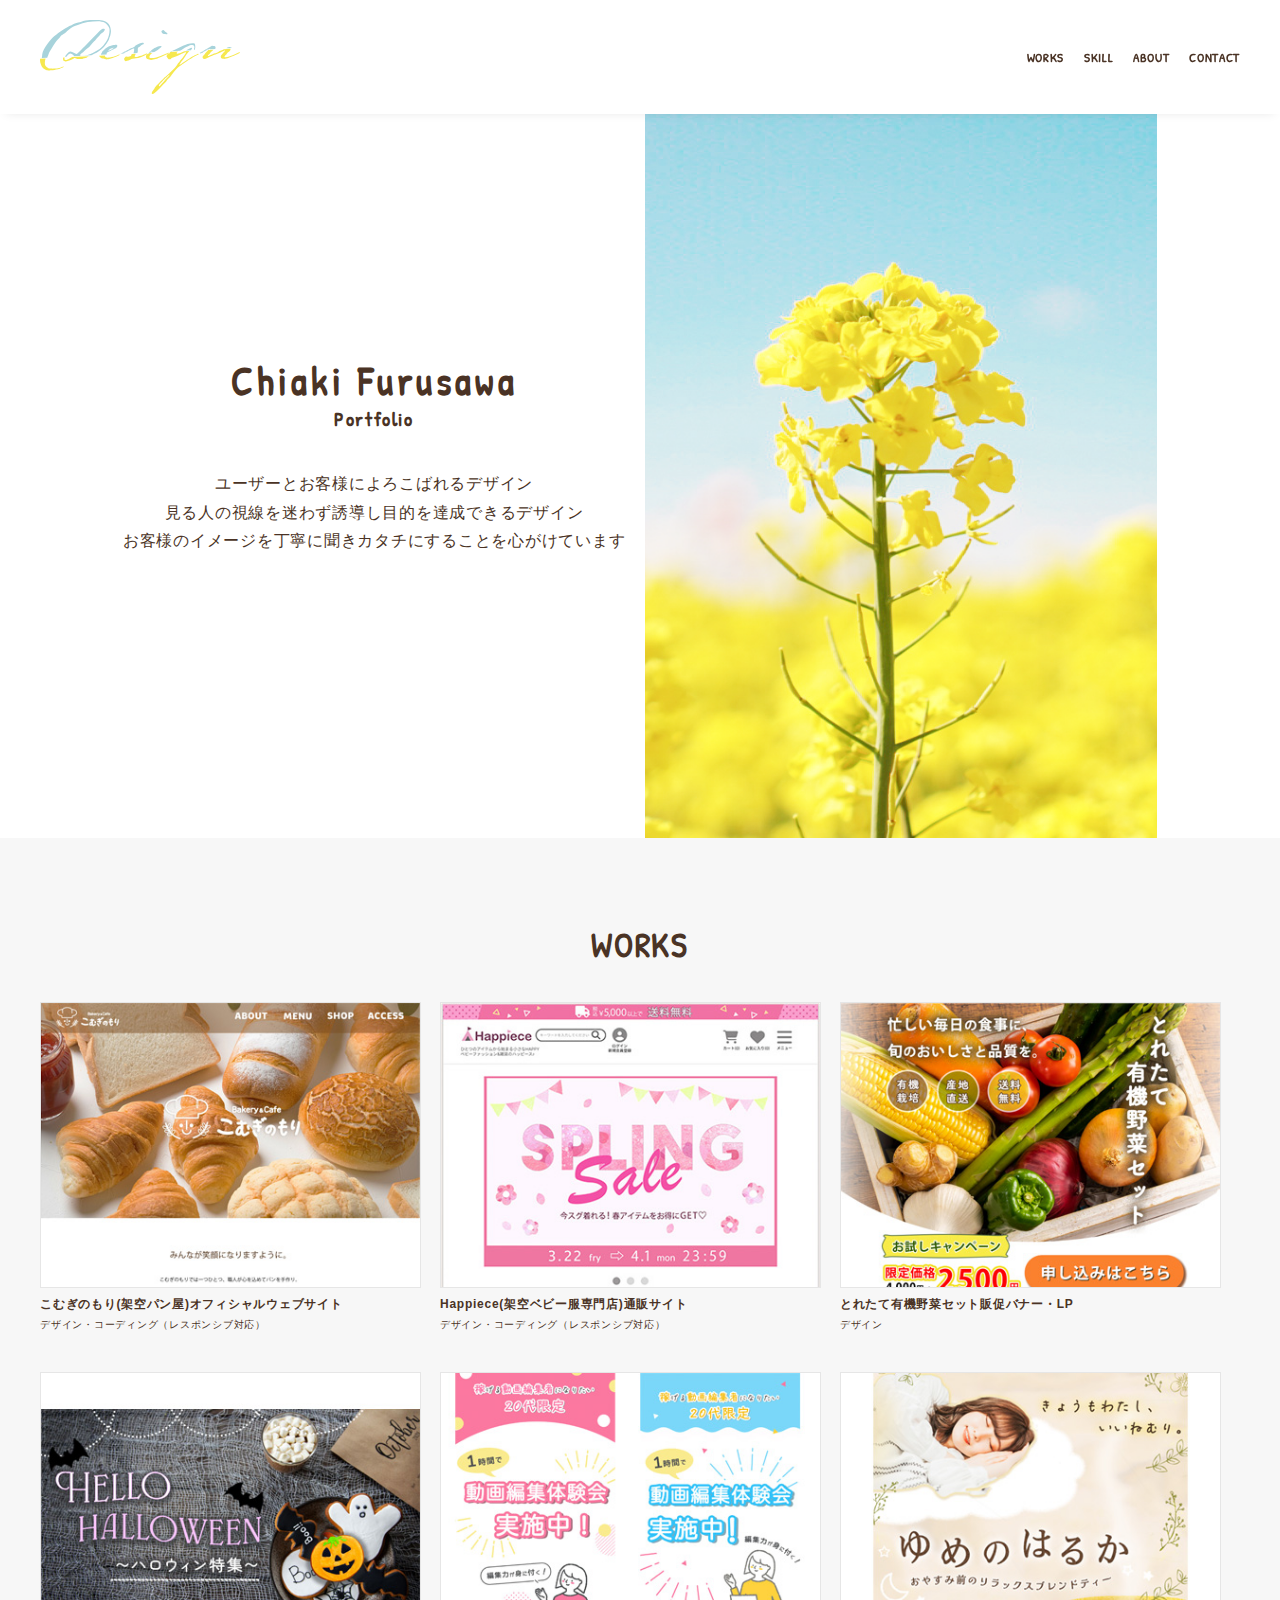
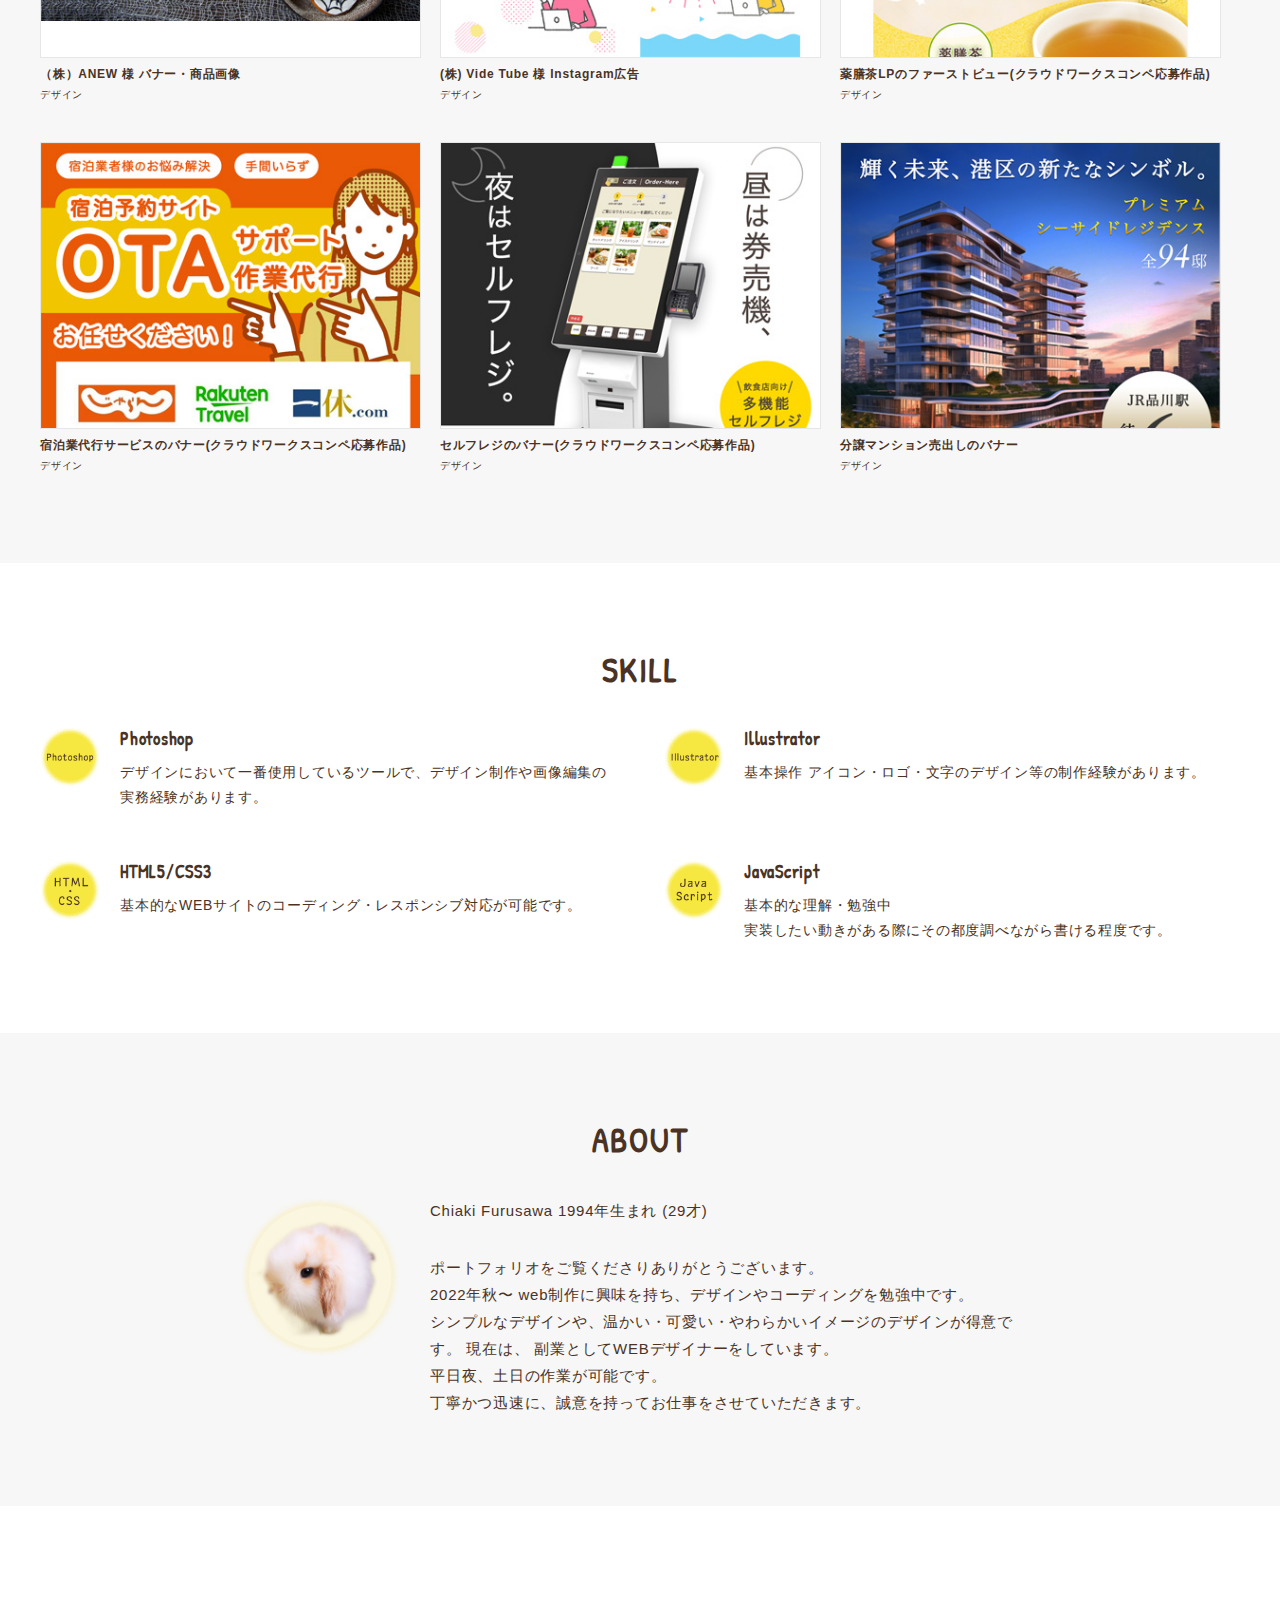
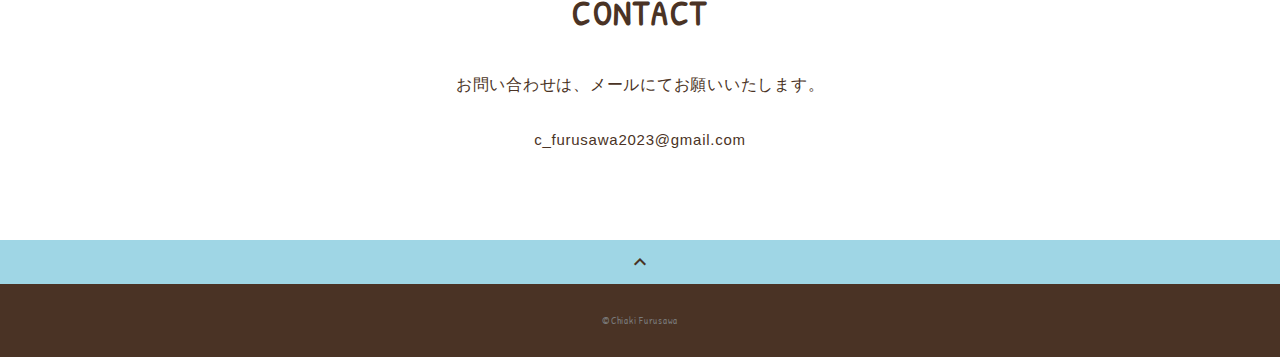
==== commit ab522cbb: "commit works9" ====
--- a/index.html
+++ b/index.html
@@ -86,6 +86,11 @@
               <p class="works-name">（株）ANEW 様 バナー・商品画像</p>
               <p class="works-info">デザイン</p>
             </a>
+            <a class="works-item" href="works-more-8.html">
+              <div class="works-img"><img src="./img/work9.jpg" alt="" /></div>
+              <p class="works-name">(株) Vide Tube 様  Instagram広告</p>
+              <p class="works-info">デザイン</p>
+            </a>
             <a class="works-item" href="works-more-5.html">
               <div class="works-img"><img src="./img/work5.jpg" alt="" /></div>
               <p class="works-name">薬膳茶LPのファーストビュー(クラウドワークスコンペ応募作品)</p>
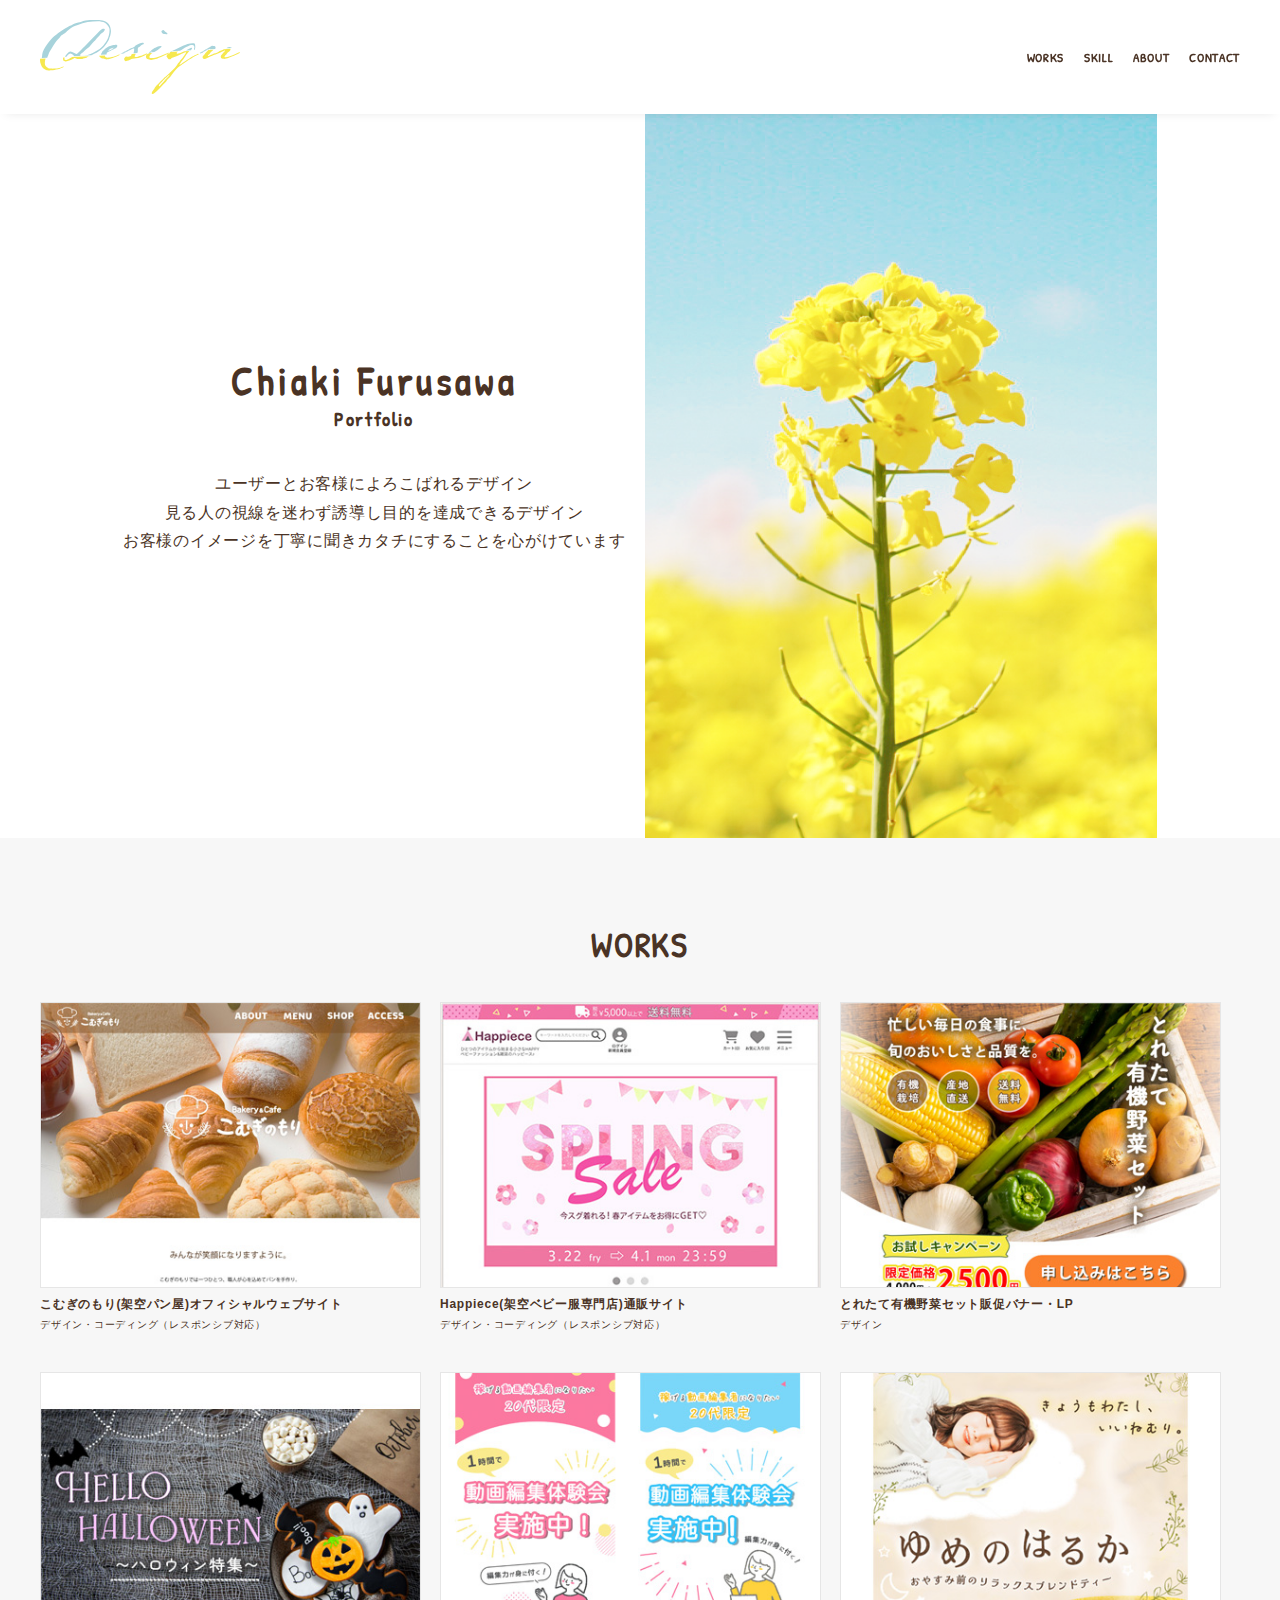
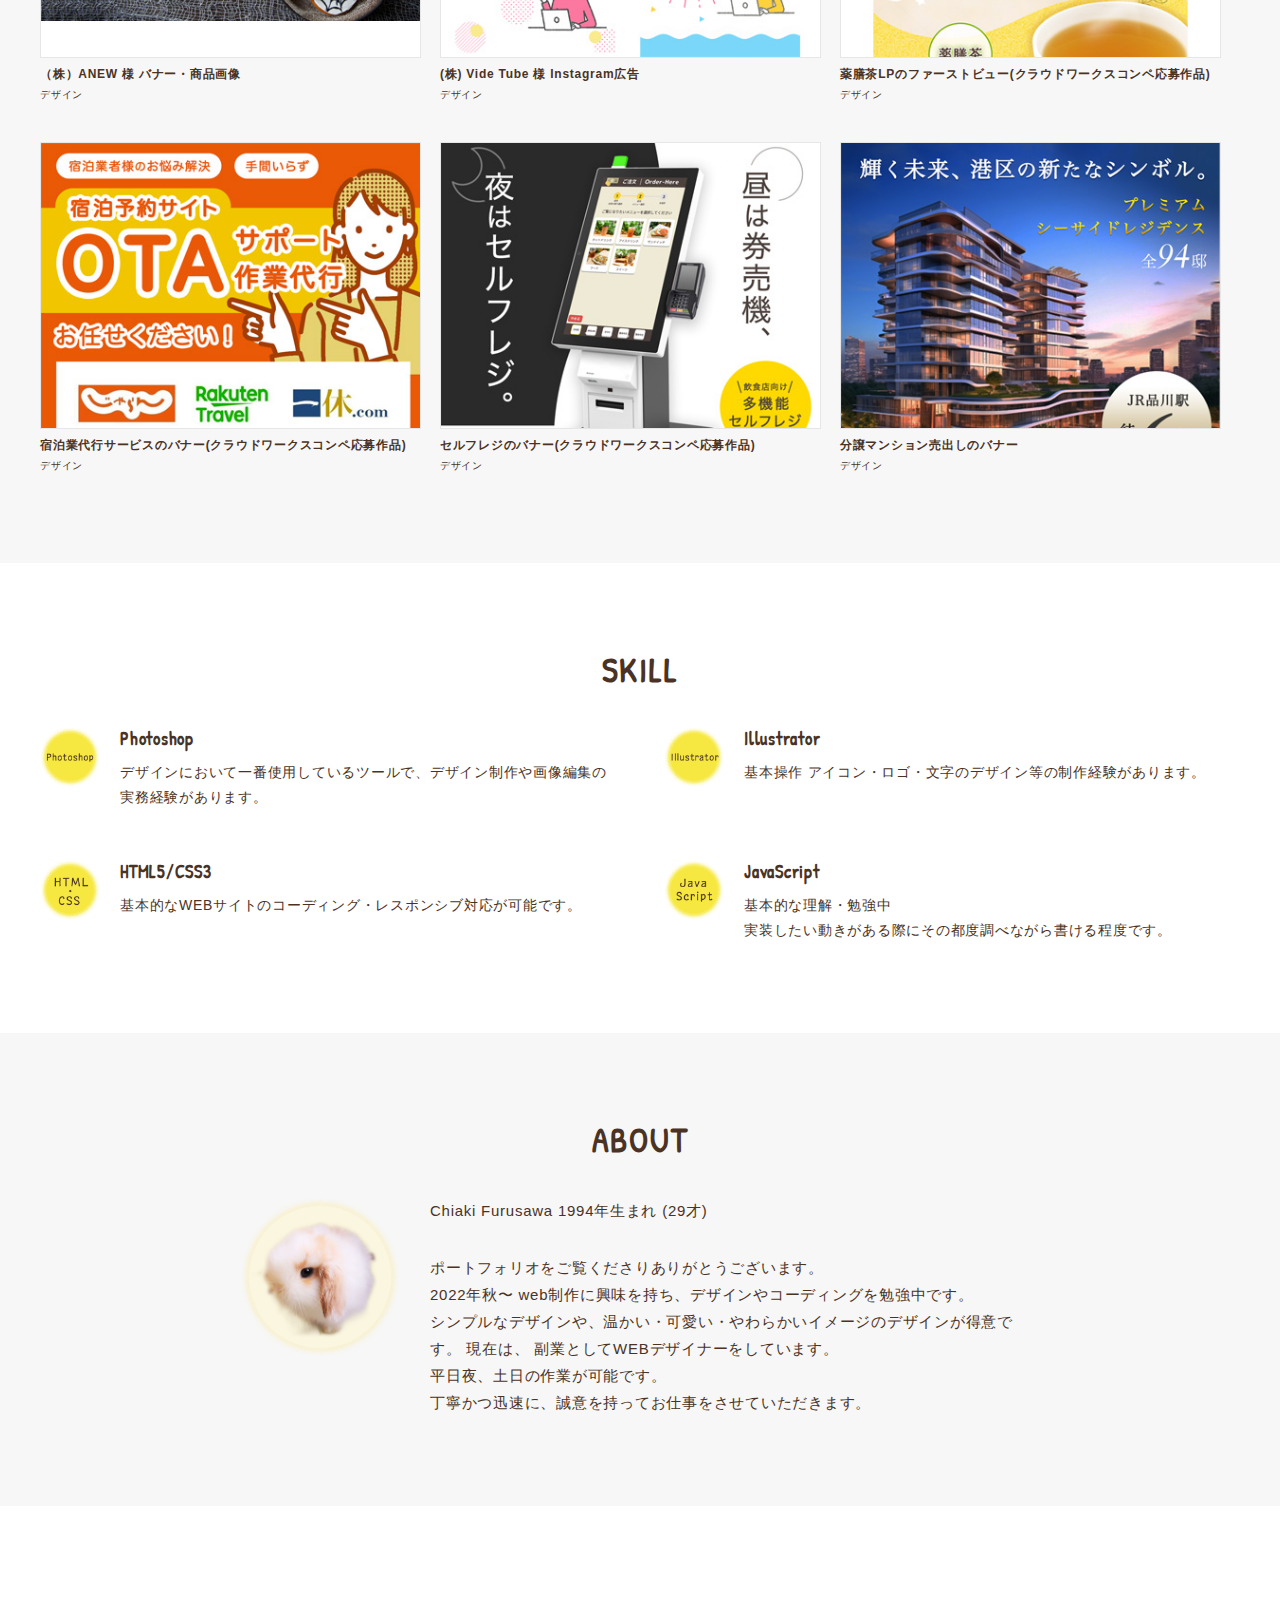
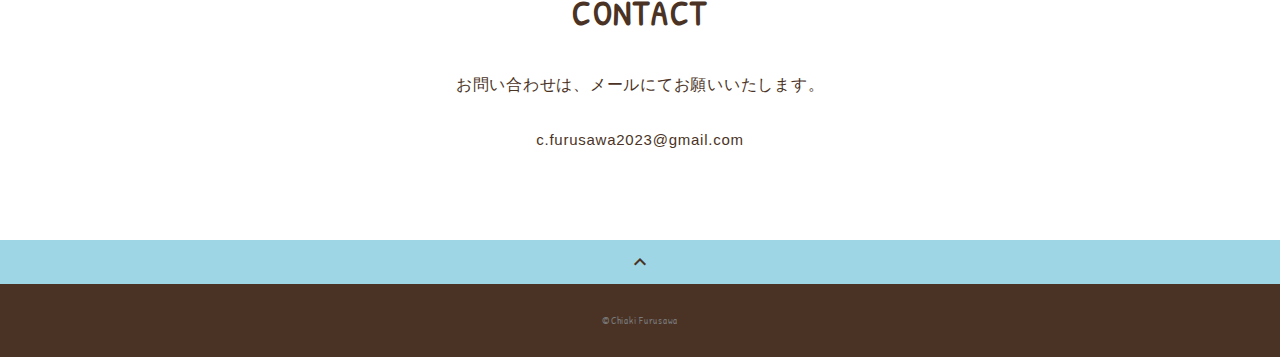
==== commit fe88c4e9: "Update index.html" ====
--- a/index.html
+++ b/index.html
@@ -86,7 +86,7 @@
               <p class="works-name">（株）ANEW 様 バナー・商品画像</p>
               <p class="works-info">デザイン</p>
             </a>
-            <a class="works-item" href="works-more-8.html">
+            <a class="works-item" href="works-more-9.html">
               <div class="works-img"><img src="./img/work9.jpg" alt="" /></div>
               <p class="works-name">(株) Vide Tube 様  Instagram広告</p>
               <p class="works-info">デザイン</p>
@@ -193,7 +193,7 @@
           <div class="contact-list">
             <!-- <a class="contact-item" href="https://twitter.com/" target="_blank" rel="noopener">Twitter</a>
             <a class="contact-item" href="https://www.instagram.com/" target="_blank" rel="noopener">Instagram</a> -->
-            <span class="contact-item">c_furusawa2023@gmail.com</span>
+            <span class="contact-item">c.furusawa2023@gmail.com</span>
           </div>
         </div>
       </section>
